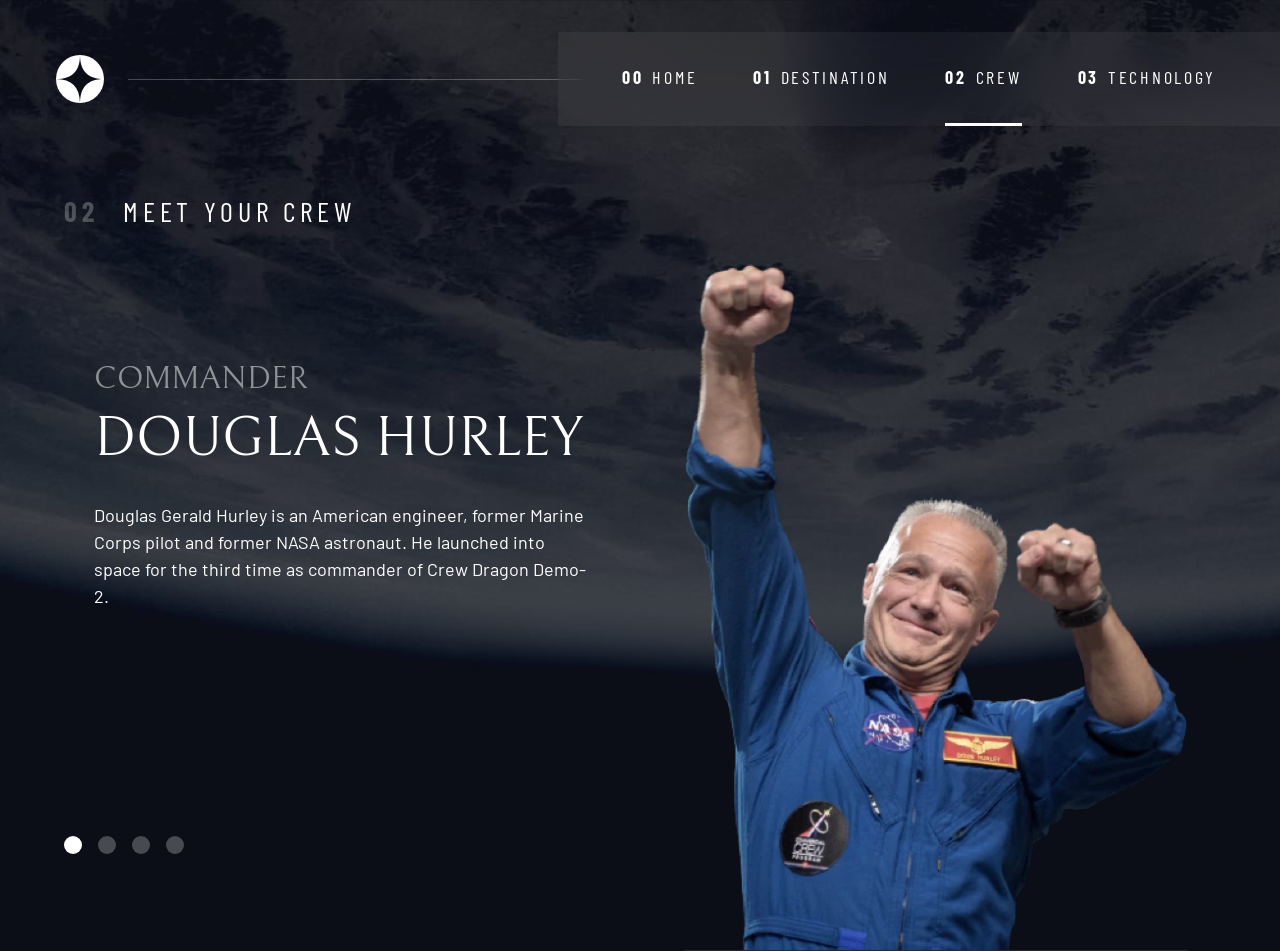
==== crew.html @ 78b4ce55 "Added crew and destination pages." ====
<!doctype html>
<html lang="en">
  <head>
    <meta charset="UTF-8" />
    <meta name="viewport" content="width=device-width, initial-scale=1.0" />

    <link
      rel="icon"
      type="image/png"
      sizes="32x32"
      href="./assets/favicon-32x32.png"
    />
    <!-- Google fonts -->
    <link rel="preconnect" href="https://fonts.googleapis.com" />
    <link rel="preconnect" href="https://fonts.gstatic.com" crossorigin />
    <link
      href="https://fonts.googleapis.com/css2?family=Barlow+Condensed:wght@400;700&family=Bellefair&family=Barlow:wght@400;700&display=swap"
      rel="stylesheet"
    />

    <!-- Custom CSS -->
    <link rel="stylesheet" href="index.css" />
    <title>Frontend Mentor | Space tourism website</title>

    <script src="index.js" defer></script>
  </head>

  <body class="crew">
    <a class="skip-to-content" href="#main">Skip to content</a>
    <header class="primary-header flex">
      <div>
        <img
          src="./assets/shared/logo.svg"
          alt="Space Tourism Logo"
          class="logo"
        />
      </div>
      <button class="mobile-nav-toggle" aria-controls="primary-navigation">
        <span class="sr-only" aria-expanded="false">Menu</span>
      </button>
      <nav>
        <ul
          id="primary-navigation"
          data-visible="false"
          class="primary-navigation underline-indicators flex"
        >
          <li>
            <a
              class="ff-sans-cond uppercase text-white letter-spacing-2"
              href="index.html"
              ><span aria-hidden="true">00</span>Home</a
            >
          </li>
          <li>
            <a
              class="ff-sans-cond uppercase text-white letter-spacing-2"
              href="destination.html"
              ><span aria-hidden="true">01</span>Destination</a
            >
          </li>
          <li class="active">
            <a
              class="ff-sans-cond uppercase text-white letter-spacing-2"
              href="crew.html"
              ><span aria-hidden="true">02</span>Crew</a
            >
          </li>
          <li>
            <a
              class="ff-sans-cond uppercase text-white letter-spacing-2"
              href="technology.html"
              ><span aria-hidden="true">03</span>Technology</a
            >
          </li>
        </ul>
      </nav>
    </header>

    <main id="main" class="grid-container grid-container--crew flow">
      <h1 class="numbered-title">
        <span aria-hidden="true">02</span> Meet your crew
      </h1>

      <div class="dot-indicators flex">
        <button aria-selected="true">
          <span class="sr-only">The commander</span>
        </button>
        <button aria-selected="false">
          <span class="sr-only">The mission specialist</span>
        </button>
        <button aria-selected="false">
          <span class="sr-only">The pilot</span>
        </button>
        <button aria-selected="false">
          <span class="sr-only">The crew engineer</span>
        </button>
      </div>

      <article class="crew-details flow">
        <header class="flow flow--space-small">
          <h2 class="fs-600 ff-serif uppercase">Commander</h2>
          <p class="fs-700 uppercase ff-serif">Douglas Hurley</p>
        </header>
        <p>
          Douglas Gerald Hurley is an American engineer, former Marine Corps
          pilot and former NASA astronaut. He launched into space for the third
          time as commander of Crew Dragon Demo-2.
        </p>
      </article>

      <picture>
        <source
          srcset="./assets/crew/image-douglas-hurley.webp"
          type="image/webp"
        />
        <img src="./assets/crew/image-douglas-hurley.png" alt="Douglas Hurley" />
      </picture>
    </main>
  </body>
</html>
---- index.css ----
/* ------------------- */
/* Custom Properties   */
/* ------------------- */

:root {
  /* Colors */
  --clr-dark: 230 35% 7%;
  --clr-light: 231 77% 90%;
  --clr-white: 0 0% 100%;
  /* Font Sizes */
  --fs-900: clamp(5rem, 8vw + 1rem, 9.375rem);
  --fs-800: 3.5rem;
  --fs-700: 1.5rem;
  --fs-600: 1rem;
  --fs-500: 1rem;
  --fs-400: 0.9375rem;
  --fs-300: 1rem;
  --fs-200: 0.875rem;

  /* Font Families */
  --ff-serif: "Bellefair", serif;
  --ff-sans-cond: "Barlow Condensed", sans-serif;
  --ff-sans-normal: "Barlow", sans-serif;
}

@media (min-width: 35em) {
  :root {
    --fs-800: 5rem;
    --fs-700: 2.5rem;
    --fs-600: 1.5rem;
    --fs-500: 1.25rem;
    --fs-400: 1rem;
  }
}

@media (min-width: 45em) {
  :root {
    /* font-sizes */
    --fs-800: 6.25rem;
    --fs-700: 3.5rem;
    --fs-600: 2rem;
    --fs-500: 1.75rem;
    --fs-400: 1.125rem;
  }
}

/* ------------------- */
/* Reset               */
/* ------------------- */

/* Box sizing */
*,
*::before,
*::after {
  box-sizing: border-box;
}

/* reset margins */
body,
h1,
h2,
h3,
h4,
h5,
p,
figure,
picture {
  margin: 0;
}

h1,
h2,
h3,
h4,
h5,
h6,
p {
  font-weight: 400;
}

/* set up the body */
body {
  font-family: var(--ff-sans-normal);
  font-size: var(--fs-400);
  color: hsl(var(--clr-white));
  background-color: hsl(var(--clr-dark));
  line-height: 1.5;
  min-height: 100vh;
  display: grid;
  grid-template-rows: min-content 1fr;
  overflow-x: hidden;
}

/* make images easier to work with */
img,
picutre {
  max-width: 100%;
  display: block;
}

/* make form elements easier to work with */
input,
button,
textarea,
select {
  font: inherit;
}

/* remove animations for people who've turned them off */
@media (prefers-reduced-motion: reduce) {
  *,
  *::before,
  *::after {
    animation-duration: 0.01ms !important;
    animation-iteration-count: 1 !important;
    transition-duration: 0.01ms !important;
    scroll-behavior: auto !important;
  }
}

/* ------------------- */
/* Utility Classes     */
/* ------------------- */

.flex {
  display: flex;
  gap: var(--gap, 1rem);
}

.grid {
  display: grid;
  gap: var(--gap, 1rem);
}

.d-block {
  display: block;
}

.flow > * + * {
  margin-top: var(--flow-space, 1rem);
}

.flow--space-small {
  --flow-space: 0.75rem;
}

.container {
  padding-inline: 2em;
  margin-inline: auto;
  max-width: 80rem;
}

/* for screen readers */
.sr-only {
  position: absolute;
  width: 1px;
  height: 1px;
  padding: 0;
  margin: -1px;
  overflow: hidden;
  clip: rect(0, 0, 0, 0);
  white-space: nowrap; /* added line */
  border: 0;
}

.skip-to-content {
  position: absolute;
  z-index: 9999;
  background: hsl(var(--clr-white));
  color: hsl(var(--clr-dark));
  padding: 0.5em 1em;
  margin-inline: auto;
  transform: translateY(-100%);
  transition: transform 250ms ease-in;
}

.skip-to-content:focus {
  transform: translateY(0);
}

/* Colors */

.bg-dark {
  background-color: hsl(var(--clr-dark));
}
.bg-accent {
  background-color: hsl(var(--clr-light));
}
.bg-white {
  background-color: hsl(var(--clr-white));
}

.text-dark {
  color: hsl(var(--clr-dark));
}
.text-accent {
  color: hsl(var(--clr-light));
}
.text-white {
  color: hsl(var(--clr-white));
}

/* Typography */

.ff-serif {
  font-family: var(--ff-serif);
}
.ff-sans-cond {
  font-family: var(--ff-sans-cond);
}
.ff-sans-normal {
  font-family: var(--ff-sans-normal);
}

.letter-spacing-1 {
  letter-spacing: 4.75px;
}
.letter-spacing-2 {
  letter-spacing: 2.7px;
}
.letter-spacing-3 {
  letter-spacing: 2.35px;
}

.uppercase {
  text-transform: uppercase;
}

.fs-900 {
  font-size: var(--fs-900);
}
.fs-800 {
  font-size: var(--fs-800);
}
.fs-700 {
  font-size: var(--fs-700);
}
.fs-600 {
  font-size: var(--fs-600);
}
.fs-500 {
  font-size: var(--fs-500);
}
.fs-400 {
  font-size: var(--fs-400);
}
.fs-300 {
  font-size: var(--fs-300);
}
.fs-200 {
  font-size: var(--fs-200);
}

.fs-900,
.fs-800,
.fs-700,
.fs-600 {
  line-height: 1.1;
}

.numbered-title {
  font-family: var(--ff-sans-cond);
  font-size: var(--fs-500);
  text-transform: uppercase;
  letter-spacing: 4.72px;
}

.numbered-title span {
  margin-right: 0.5em;
  font-weight: 700;
  color: hsl(var(--clr-white) / 0.25);
}

/* ------------------- */
/* Components          */
/* ------------------- */

.large-button {
  font-size: 2rem;
  position: relative;
  display: inline-grid;
  z-index: 1;
  place-items: center;
  padding: 0 2em;
  border-radius: 50%;
  aspect-ratio: 1;
  text-decoration: none;
}

.large-button::after {
  content: "";
  position: absolute;
  z-index: -1;
  background: hsl(var(--clr-white) / 0.15);
  width: 100%;
  height: 100%;
  border-radius: 50%;
  opacity: 0;
  transition:
    opacity 500ms linear,
    transform 750ms ease-in-out;
}

.large-button:hover::after,
.large-button:focus::after {
  opacity: 1;
  transform: scale(1.5);
}

/* primary-header */

.logo {
  margin: 1.5rem clamp(1.5rem, 5vw, 3.5rem);
}

.primary-header {
  justify-content: space-between;
  align-items: center;
}

.primary-navigation {
  --gap: clamp(1.5rem, 5vw, 3.5rem);
  --underline-gap: 2rem;
  list-style: none;
  padding: 0;
  margin: 0;
  background: hsl(var(--clr-white) / 0.05);
}

.primary-navigation a {
  text-decoration: none;
}

.primary-navigation a > span {
  font-weight: 700;
  margin-right: 0.5em;
}

@supports (backdrop-filter: blur(1.5rem)) {
  .primary-navigation {
    background: hsl(var(--clr-white) / 0.05);
    backdrop-filter: blur(1.5rem);
  }
}

.mobile-nav-toggle {
  display: none;
}

@media (max-width: 35em) {
  .primary-navigation {
    --underline-gap: 0.5rem;
    position: fixed;
    z-index: 1000;
    inset: 0 0 0 30%;
    list-style: none;
    padding: min(20rem, 15vh) 2rem;
    margin: 0;
    flex-direction: column;
    transform: translateX(100%);
    transition: transform 500ms ease-in-out;
  }

  .primary-navigation.underline-indicators > .active {
    border: 0;
  }

  .primary-navigation[data-visible="true"] {
    transform: translateX(0);
  }

  .mobile-nav-toggle {
    display: block;
    position: absolute;
    z-index: 2000;
    right: 1rem;
    top: 2rem;
    background: transparent;
    background-image: url(./assets/shared/icon-hamburger.svg);
    background-repeat: no-repeat;
    background-position: center;
    width: 1.5rem;
    aspect-ratio: 1;
    border: 0;
  }

  .mobile-nav-toggle[aria-expanded="true"] {
    background-image: url(./assets/shared/icon-close.svg);
  }

  .mobile-nav-toggle:focus-visible {
    outline: 5px solid white;
    outline-offset: 5px;
  }
}

@media (min-width: 35em) {
  .primary-navigation {
    padding-inline: clamp(3rem, 5vw, 7rem);
  }
}

@media (min-width: 35em) and (max-width: 44.999em) {
  .primary-navigation a > span {
    display: none;
  }
}

@media (min-width: 45em) {
  .primary-header::after {
    content: "";
    display: block;
    position: relative;
    height: 1px;
    width: 100%;
    margin-right: -2.5rem;
    background: hsl(var(--clr-white) / 0.25);
    order: 1;
  }

  nav {
    order: 2;
  }

  .primary-navigation {
    margin-block: 2rem;
  }
}

.underline-indicators > * {
  cursor: pointer;
  padding: var(--underline-gap, 0.5rem) 0;
  border: 0;
  border-bottom: 0.2rem solid hsl(var(--clr-white) / 0);
  background-color: transparent;
}

.underline-indicators > *:hover,
.underline-indicators > *:focus-visible {
  border-color: hsl(var(--clr-white) / 0.5);
}

.underline-indicators > .active,
.underline-indicators > [aria-selected="true"] {
  color: hsl(var(--clr-white) / 1);
  border-color: hsl(var(--clr-white) / 1);
}

.tab-list {
  --gap: 2em;
}

.dot-indicators > * {
  cursor: pointer;
  border: 0;
  border-radius: 50%;
  aspect-ratio: 1;
  padding: 0.5em;
  background-color: hsl(var(--clr-white) / 0.25);
}

.dot-indicators > button:hover,
.dot-indicators > button:focus-visible {
  background-color: hsl(var(--clr-white) / 0.5);
}

.dot-indicators > [aria-selected="true"]:hover,
.dot-indicators > [aria-selected="true"]:focus-visible,
.dot-indicators > [aria-selected="true"] {
  background-color: hsl(var(--clr-white) / 1);
}

.number-indicators > * {
  cursor: pointer;
  border: 2px solid hsl(var(--clr-white) / 0.15);
  border-radius: 50%;
  width: 2.5em;
  height: 2.5em;
  color: hsl(var(--clr-white));
  background-color: hsl(var(--clr-dark));
}

.number-indicators > button:hover,
.number-indicators > button:focus {
  border-color: hsl(var(--clr-white) / 0.5);
}

.number-indicators > [aria-selected="true"]:hover,
.number-indicators > [aria-selected="true"]:focus,
.number-indicators > [aria-selected="true"] {
  border: 0;
  color: hsl(var(--clr-dark));
  background-color: hsl(var(--clr-white) / 1);
}

/* ------------------- */
/* Page Specific       */
/* ------------------- */

body {
  background-size: cover;
  background-position: bottom center;
}

/* Home */

.home {
  background-image: url(./assets/home/background-home-mobile.jpg);
}

@media (min-width: 35em) {
  .home {
    background-position: center center;
    background-image: url(./assets/home/background-home-tablet.jpg);
  }
}

@media (min-width: 45em) {
  .home {
    background-image: url(./assets/home/background-home-desktop.jpg);
  }
}

/* Destination */

.destination {
  background-image: url(./assets/destination/background-destination-mobile.jpg);
}

@media (min-width: 35em) {
  .destination {
    background-position: center center;
    background-image: url(./assets/destination/background-destination-tablet.jpg);
  }
}

@media (min-width: 45em) {
  .destination {
    background-image: url(./assets/destination/background-destination-desktop.jpg);
  }
}

/* Crew */

.crew {
  background-image: url(./assets/crew/background-crew-mobile.jpg);
}

@media (min-width: 35em) {
  .crew {
    background-position: center center;
    background-image: url(./assets/crew/background-crew-tablet.jpg);
  }
}

@media (min-width: 45em) {
  .crew {
    background-image: url(./assets/crew/background-crew-desktop.jpg);
  }
}

/* ----------------------------- */
/* Layout                        */
/* ----------------------------- */

.grid-container {
  text-align: center;
  display: grid;
  place-items: center;
  padding-inline: 1rem;
  padding-bottom: 4rem;
}

.grid-container p:not([class]) {
  max-width: 50ch;
}

.numbered-title {
  grid-area: title;
}

/* Destination Layout */

.grid-container--destination {
  --flow-space: 2rem;
  grid-template-areas:
    "title"
    "image"
    "tabs"
    "content";
}

.grid-container--destination > picture {
  grid-area: image;
  max-width: 60%;
}

.grid-container--destination > .tab-list {
  grid-area: tabs;
}

.grid-container--destination > .destination-info {
  grid-area: content;
}

.destination-meta {
  flex-direction: column;
  border-top: 1px solid hsl(var(--clr-white) / 0.1);
  padding-top: 2.5rem;
  margin-top: 2.5rem;
}

.destination-meta p {
  font-size: 1.75rem;
}

/* Crew Layout */

.grid-container--crew {
  --flow-space: 2rem;
  grid-template-areas:
    "title"
    "image"
    "tabs"
    "content";
}

.grid-container--crew > picture {
  grid-area: image;
  max-width: 60%;
  border-bottom: 1px solid hsl(var(--clr-white) / 0.1);
}

.grid-container--crew > .dot-indicators {
  grid-area: tabs;
}

.grid-container--crew > .crew-details {
  grid-area: content;
}

.crew-details h2 {
  color: hsl(var(--clr-white) / 0.5)
}

@media (min-width: 35em) {
  .numbered-title {
    justify-self: start;
    margin-top: 2rem;
  }

  .destination-meta {
    flex-direction: row;
    justify-content: space-evenly;
  }

  .grid-container--crew {
    padding-bottom: 0;
    grid-template-areas:
      "title"
      "content"
      "tabs"
      "image";
  }
}

@media (min-width: 45em) {
  .grid-container {
    text-align: left;
    column-gap: var(--container-gap, 2rem);
    grid-template-columns: minmax(1rem, 1fr) repeat(2, minmax(0, 40rem)) minmax(
        1rem,
        1fr
      );
  }

  .grid-container--home {
    padding-bottom: max(6rem, 20vh);
    align-items: end;
  }

  .grid-container--home > *:first-child {
    grid-column: 2;
  }

  .grid-container--home > *:last-child {
    grid-column: 3;
  }

  .grid-container--destination {
    justify-items: start;
    align-content: start;
    grid-template-areas:
      ". title title ."
      ". image tabs ."
      ". image content .";
  }

  .grid-container--destination > picture,
  .grid-container--crew > picture {
    max-width: 90%;
  }

  .destination-meta {
    --gap: min(6vw, 6rem);
    justify-content: start;
  }

   .grid-container--crew {
    grid-template-areas:
      ". title title ."
      ". content image ."
      ". tabs image .";
  }

  .grid-container--crew > .dot-indicators {
    justify-self: start;
  }

  .grid-container--crew > picture {
    align-self: end;
  }
}
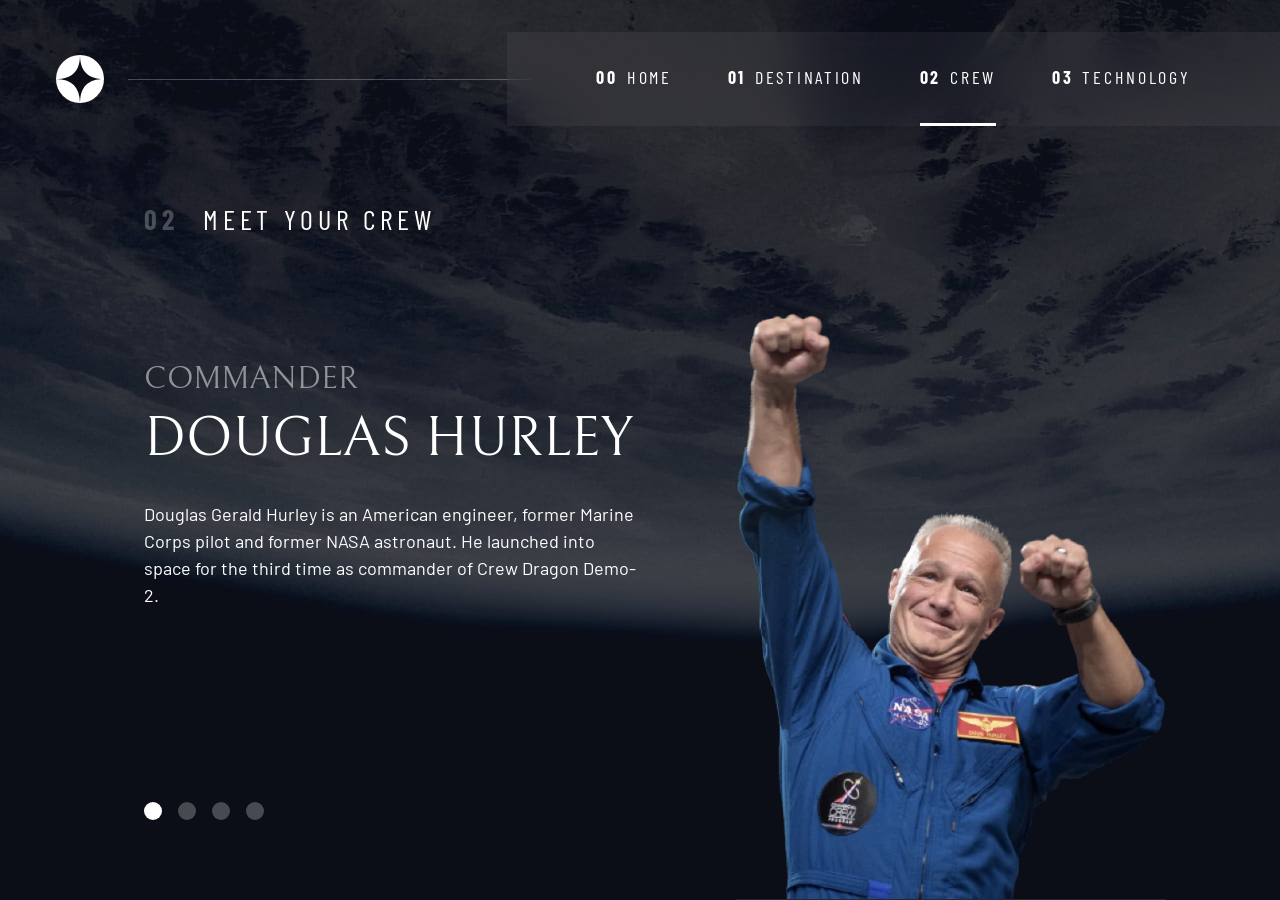
==== commit f7236252: "Crew page done, tech page started." ====
--- a/crew.html
+++ b/crew.html
@@ -23,6 +23,7 @@
     <title>Frontend Mentor | Space tourism website</title>
 
     <script src="index.js" defer></script>
+    <script src="tabs.js" defer></script>
   </head>
 
   <body class="crew">
@@ -81,22 +82,52 @@
         <span aria-hidden="true">02</span> Meet your crew
       </h1>
 
-      <div class="dot-indicators flex">
-        <button aria-selected="true">
+      <div class="dot-indicators flex" role="tablist" aria-label="crew list">
+        <button
+          aria-selected="true"
+          role="tab"
+          aria-controls="commander-tab"
+          tabindex="0"
+          data-image="commander-image"
+        >
           <span class="sr-only">The commander</span>
         </button>
-        <button aria-selected="false">
+        <button
+          aria-selected="false"
+          role="tab"
+          aria-controls="specialist-tab"
+          tabindex="-1"
+          data-image="specialist-image"
+        >
           <span class="sr-only">The mission specialist</span>
         </button>
-        <button aria-selected="false">
+        <button
+          aria-selected="false"
+          role="tab"
+          aria-controls="pilot-tab"
+          tabindex="-1"
+          data-image="pilot-image"
+        >
           <span class="sr-only">The pilot</span>
         </button>
-        <button aria-selected="false">
+        <button
+          aria-selected="false"
+          role="tab"
+          aria-controls="engineer-tab"
+          tabindex="-1"
+          data-image="engineer-image"
+        >
           <span class="sr-only">The crew engineer</span>
         </button>
       </div>
 
-      <article class="crew-details flow">
+      <!-- Commander -->
+      <article
+        class="crew-details flow"
+        id="commander-tab"
+        tabindex="0"
+        role="tabpanel"
+      >
         <header class="flow flow--space-small">
           <h2 class="fs-600 ff-serif uppercase">Commander</h2>
           <p class="fs-700 uppercase ff-serif">Douglas Hurley</p>
@@ -108,12 +139,101 @@
         </p>
       </article>
 
-      <picture>
+      <!-- Specialist -->
+      <article
+        hidden
+        class="crew-details flow"
+        id="specialist-tab"
+        tabindex="0"
+        role="tabpanel"
+      >
+        <header class="flow flow--space-small">
+          <h2 class="fs-600 ff-serif uppercase">Mission Specialist</h2>
+          <p class="fs-700 uppercase ff-serif">Mark Shuttleworth</p>
+        </header>
+        <p>
+          Mark Richard Shuttleworth is the founder and CEO of Canonical, the
+          company behind the Linux-based Ubuntu operating system. Shuttleworth
+          became the first South African to travel to space as a space tourist.
+        </p>
+      </article>
+
+      <!-- Pilot -->
+      <article
+        hidden
+        class="crew-details flow"
+        id="pilot-tab"
+        tabindex="0"
+        role="tabpanel"
+      >
+        <header class="flow flow--space-small">
+          <h2 class="fs-600 ff-serif uppercase">Pilot</h2>
+          <p class="fs-700 uppercase ff-serif">Victor Glover</p>
+        </header>
+        <p>
+          Pilot on the first operational flight of the SpaceX Crew Dragon to the
+          International Space Station. Glover is a commander in the U.S. Navy
+          where he pilots an F/A-18.He was a crew member of Expedition 64, and
+          served as a station systems flight engineer.
+        </p>
+      </article>
+
+      <!-- Engineer -->
+      <article
+        hidden
+        class="crew-details flow"
+        id="engineer-tab"
+        tabindex="0"
+        role="tabpanel"
+      >
+        <header class="flow flow--space-small">
+          <h2 class="fs-600 ff-serif uppercase">Flight Engineer</h2>
+          <p class="fs-700 uppercase ff-serif">Anousheh Ansari</p>
+        </header>
+        <p>
+          Anousheh Ansari is an Iranian American engineer and co-founder of
+          Prodea Systems. Ansari was the fourth self-funded space tourist, the
+          first self-funded woman to fly to the ISS, and the first Iranian in
+          space.
+        </p>
+      </article>
+
+      <picture id="commander-image" style="max-width: 430px;">
         <source
           srcset="./assets/crew/image-douglas-hurley.webp"
           type="image/webp"
         />
-        <img src="./assets/crew/image-douglas-hurley.png" alt="Douglas Hurley" />
+        <img
+          src="./assets/crew/image-douglas-hurley.png"
+          alt="Douglas Hurley"
+        />
+      </picture>
+      <picture id="specialist-image" style="max-width: 395px;" hidden>
+        <source
+          srcset="./assets/crew/image-mark-shuttleworth.webp"
+          type="image/webp"
+        />
+        <img
+          src="./assets/crew/image-mark-shuttleworth.png"
+          alt="Mark Shuttleworth"
+        />
+      </picture>
+      <picture id="pilot-image" style="max-width: 500px" hidden>
+        <source
+          srcset="./assets/crew/image-victor-glover.webp"
+          type="image/webp"
+        />
+        <img src="./assets/crew/image-victor-glover.png" alt="Victor Glover" />
+      </picture>
+      <picture id="engineer-image" style="max-width: 559px;" hidden>
+        <source
+          srcset="./assets/crew/image-anousheh-ansari.webp"
+          type="image/webp"
+        />
+        <img
+          src="./assets/crew/image-anousheh-ansari.png"
+          alt="Anousheh Ansari"
+        />
       </picture>
     </main>
   </body>
--- a/index.css
+++ b/index.css
@@ -92,8 +92,7 @@
 }
 
 /* make images easier to work with */
-img,
-picutre {
+img {
   max-width: 100%;
   display: block;
 }
@@ -396,7 +395,7 @@
 
 @media (min-width: 35em) {
   .primary-navigation {
-    padding-inline: clamp(3rem, 5vw, 7rem);
+    padding-inline: clamp(3rem, 7vw, 7rem);
   }
 }
 
@@ -447,7 +446,7 @@
 }
 
 .tab-list {
-  --gap: 2em;
+  --gap: 2rem;
 }
 
 .dot-indicators > * {
@@ -593,6 +592,7 @@
 .grid-container--destination > picture {
   grid-area: image;
   max-width: 60%;
+  align-self: start;
 }
 
 .grid-container--destination > .tab-list {
@@ -640,7 +640,7 @@
 }
 
 .crew-details h2 {
-  color: hsl(var(--clr-white) / 0.5)
+  color: hsl(var(--clr-white) / 0.5);
 }
 
 @media (min-width: 35em) {
@@ -668,7 +668,7 @@
   .grid-container {
     text-align: left;
     column-gap: var(--container-gap, 2rem);
-    grid-template-columns: minmax(1rem, 1fr) repeat(2, minmax(0, 40rem)) minmax(
+    grid-template-columns: minmax(1rem, 1fr) repeat(2, minmax(0, 30rem)) minmax(
         1rem,
         1fr
       );
@@ -696,8 +696,7 @@
       ". image content .";
   }
 
-  .grid-container--destination > picture,
-  .grid-container--crew > picture {
+  .grid-container--destination > picture {
     max-width: 90%;
   }
 
@@ -706,18 +705,25 @@
     justify-content: start;
   }
 
-   .grid-container--crew {
+  .grid-container--crew {
+    grid-template-columns:
+      minmax(1rem, 1fr) minmax(0, 35rem) minmax(0, 25rem)
+      minmax(1rem, 1fr);
+    justify-items: start;
     grid-template-areas:
       ". title title ."
       ". content image ."
       ". tabs image .";
   }
 
-  .grid-container--crew > .dot-indicators {
+  .grid-container--crew > .crew-details {
     justify-self: start;
+    z-index: 1;
   }
 
   .grid-container--crew > picture {
+    grid-column: span 2;
     align-self: end;
-  }
-}
+    width: 90%;
+  }
+}
